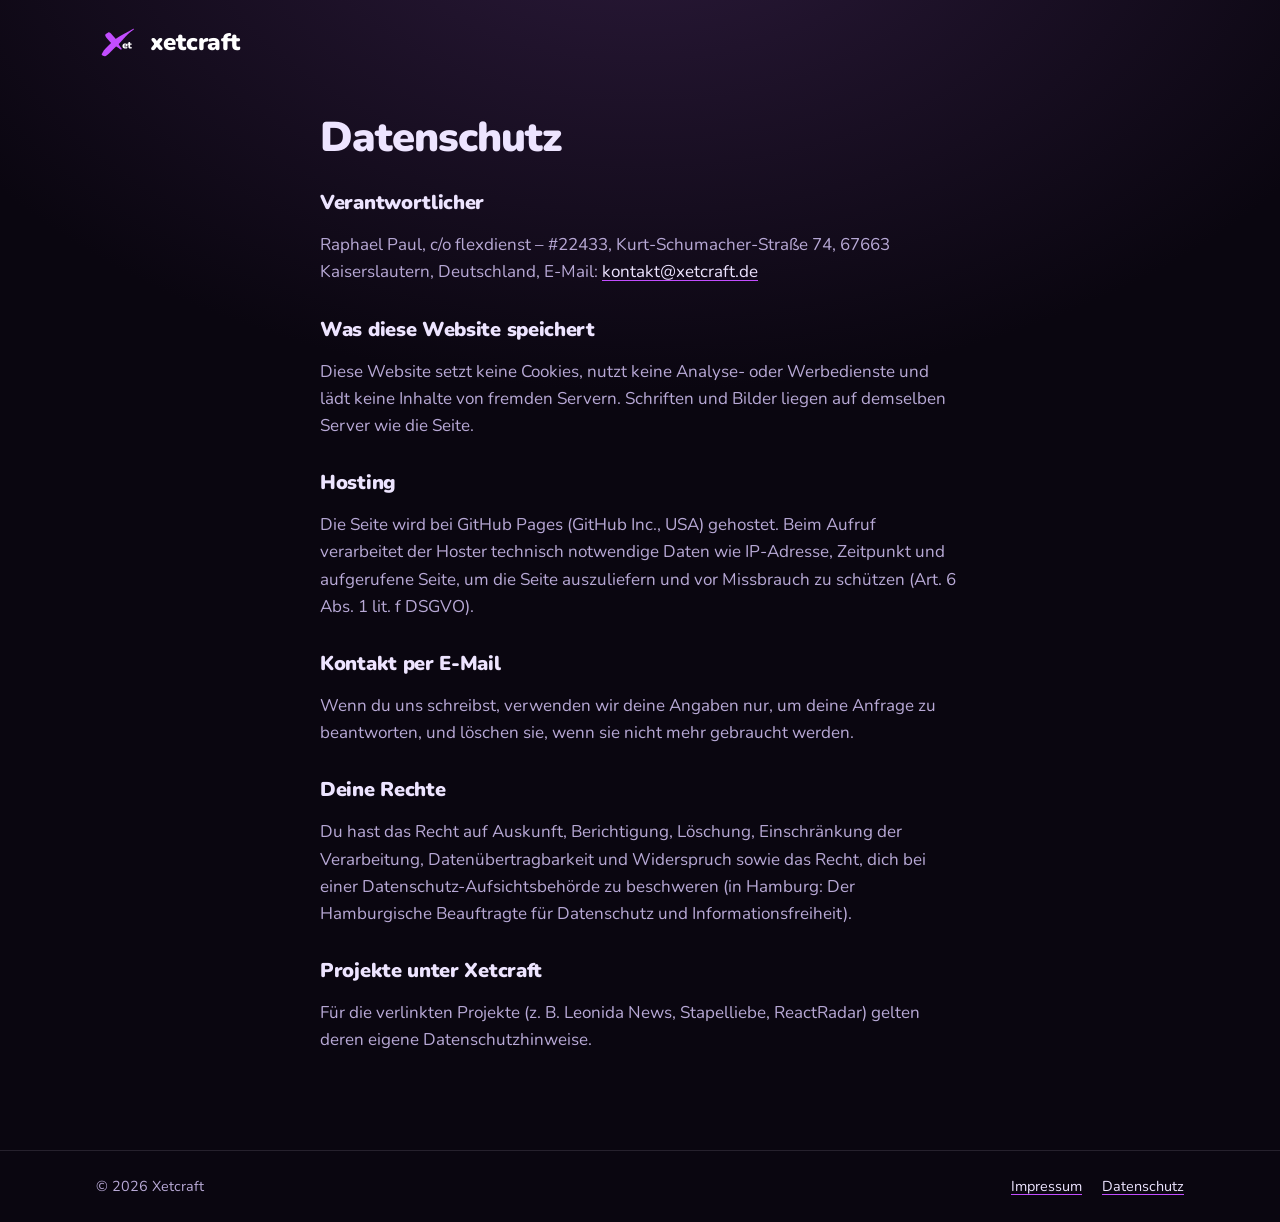
==== datenschutz.html @ e11c420f "Startseite xetcraft.de Co-Authored-By: Claude Opus 5.5 <noreply@anthropic.com>" ====
<!doctype html>
<html lang="de">
<head>
<meta charset="utf-8">
<meta name="viewport" content="width=device-width, initial-scale=1">
<title>Datenschutz · Xetcraft</title>
<link rel="icon" href="assets/favicon.ico" sizes="any">
<link rel="icon" type="image/png" sizes="32x32" href="assets/favicon-32.png">
<meta name="theme-color" content="#0A0610">
<link rel="stylesheet" href="assets/site.css">
</head>
<body>
<header class="top">
  <div class="wrap">
    <a class="marke" href="./" aria-label="Xetcraft Startseite"><img src="assets/zeichen-flach.svg" alt=""><span>xetcraft</span></a>
  </div>
</header>

<main class="wrap text">
  <h1>Datenschutz</h1>

  <h2>Verantwortlicher</h2>
  <p>Raphael Paul, c/o flexdienst – #22433, Kurt-Schumacher-Straße 74, 67663 Kaiserslautern, Deutschland, E-Mail: <a href="mailto:kontakt@xetcraft.de">kontakt@xetcraft.de</a></p>

  <h2>Was diese Website speichert</h2>
  <p>Diese Website setzt keine Cookies, nutzt keine Analyse- oder Werbedienste und lädt keine Inhalte von fremden Servern. Schriften und Bilder liegen auf demselben Server wie die Seite.</p>

  <h2>Hosting</h2>
  <p>Die Seite wird bei GitHub Pages (GitHub Inc., USA) gehostet. Beim Aufruf verarbeitet der Hoster technisch notwendige Daten wie IP-Adresse, Zeitpunkt und aufgerufene Seite, um die Seite auszuliefern und vor Missbrauch zu schützen (Art. 6 Abs. 1 lit. f DSGVO).</p>

  <h2>Kontakt per E-Mail</h2>
  <p>Wenn du uns schreibst, verwenden wir deine Angaben nur, um deine Anfrage zu beantworten, und löschen sie, wenn sie nicht mehr gebraucht werden.</p>

  <h2>Deine Rechte</h2>
  <p>Du hast das Recht auf Auskunft, Berichtigung, Löschung, Einschränkung der Verarbeitung, Datenübertragbarkeit und Widerspruch sowie das Recht, dich bei einer Datenschutz-Aufsichtsbehörde zu beschweren (in Hamburg: Der Hamburgische Beauftragte für Datenschutz und Informationsfreiheit).</p>

  <h2>Projekte unter Xetcraft</h2>
  <p>Für die verlinkten Projekte (z. B. Leonida News, Stapelliebe, ReactRadar) gelten deren eigene Datenschutzhinweise.</p>
</main>

<footer class="unten">
  <div class="wrap">
    <span>© 2026 Xetcraft</span>
    <nav><a href="impressum.html">Impressum</a><a href="datenschutz.html">Datenschutz</a></nav>
  </div>
</footer>
</body>
</html>
---- assets/site.css ----
@font-face { font-family: "Nunito"; src: url("Nunito-var.ttf") format("truetype"); font-weight: 200 900; font-display: swap; }
@font-face { font-family: "Nunito Black"; src: url("Nunito-Black.ttf") format("truetype"); font-weight: 900; font-display: swap; }

:root {
  --pink: #FF5FA2; --magenta: #C24DFF; --violett: #6A4BFF;
  --aubergine: #2C1A3B; --nacht: #0A0610; --lavendel: #EDE4FF; --tinte: #1C1027;
  --text: #EDE4FF; --text-leise: #B8A9D6; --linie: rgba(237, 228, 255, .12);
  --verlauf: linear-gradient(120deg, var(--pink), var(--magenta) 50%, var(--violett));
  color-scheme: dark;
}
* { box-sizing: border-box; }
html { background: var(--nacht); scroll-behavior: smooth; }
body {
  margin: 0; min-height: 100vh; display: flex; flex-direction: column; overflow-x: hidden;
  font: 400 1.0625rem/1.6 "Nunito", system-ui, sans-serif; color: var(--text);
  background: radial-gradient(ellipse 90% 60% at 50% -10%, var(--aubergine), var(--nacht) 70%) no-repeat, var(--nacht);
}
body.start {
  background:
    radial-gradient(ellipse 60% 45% at 78% 8%, rgba(194, 77, 255, .28), transparent 70%) no-repeat,
    radial-gradient(ellipse 50% 40% at 8% 30%, rgba(255, 95, 162, .14), transparent 70%) no-repeat,
    radial-gradient(ellipse 90% 60% at 50% -10%, var(--aubergine), var(--nacht) 70%) no-repeat,
    var(--nacht);
}
a { color: var(--lavendel); text-decoration-color: var(--magenta); text-underline-offset: .2em; }
a:hover { color: #fff; }
a:focus-visible { outline: 2px solid var(--pink); outline-offset: 3px; border-radius: 4px; }
img, svg { max-width: 100%; }

.wrap { width: 100%; max-width: 72rem; margin: 0 auto; padding-inline: clamp(1rem, 4vw, 2rem); }

/* Kopf */
header.top { padding-block: 1.25rem; }
header.top .wrap { display: flex; align-items: center; justify-content: space-between; gap: 1rem; }
.marke { display: inline-flex; align-items: center; gap: .6rem; text-decoration: none; color: #fff; }
.marke img { width: 2.75rem; height: 2.75rem; }
.marke span { font: 900 1.5rem/1 "Nunito Black", "Nunito", sans-serif; letter-spacing: -.01em; }
.hauptnav { display: flex; gap: .35rem; }
.hauptnav a { padding: .45rem .85rem; border-radius: 999px; text-decoration: none; font-weight: 800; font-size: .95rem; color: var(--text-leise); transition: background .2s, color .2s; }
.hauptnav a:hover { background: rgba(237, 228, 255, .08); color: #fff; }

main { flex: 1; }

/* Hero */
.hero {
  display: grid; grid-template-columns: minmax(0, 1.25fr) minmax(0, 1fr); align-items: center; gap: clamp(1.5rem, 5vw, 4rem);
  padding-block: clamp(2.5rem, 8vw, 5.5rem) clamp(2.5rem, 7vw, 4.5rem);
}
h1 {
  margin: 0; max-width: 16ch;
  font: 900 clamp(2.4rem, 6.8vw, 4.4rem)/1.04 "Nunito Black", "Nunito", sans-serif; letter-spacing: -.025em;
}
h1 em {
  font-style: normal; color: transparent; -webkit-background-clip: text; background-clip: text;
  background-image: linear-gradient(100deg, var(--pink), var(--magenta) 30%, var(--violett) 50%, #fff 55%, var(--pink) 62%, var(--magenta) 80%, var(--violett));
  background-size: 250% 100%; animation: schimmer 7s ease-in-out infinite;
}
@keyframes schimmer { 0%, 30% { background-position: 100% 0; } 70%, 100% { background-position: 0 0; } }
.lead { margin: 1.25rem 0 0; max-width: 36rem; font-size: clamp(1.05rem, 2.3vw, 1.25rem); color: var(--text-leise); }
.lead strong { color: var(--lavendel); font-weight: 800; }
.aktionen { display: flex; flex-wrap: wrap; gap: .75rem; margin-top: 2rem; }

.eyebrow { display: flex; align-items: center; gap: .55rem; margin: 0 0 .6rem; font-weight: 800; font-size: .8rem; letter-spacing: .14em; text-transform: uppercase; color: var(--pink); }
.puls { position: relative; width: .55rem; height: .55rem; border-radius: 50%; background: var(--pink); }
.puls::after { content: ""; position: absolute; inset: 0; border-radius: 50%; background: var(--pink); animation: puls 2.2s ease-out infinite; }
@keyframes puls { from { transform: scale(1); opacity: .7; } to { transform: scale(3); opacity: 0; } }

/* Logo-Bühne mit Lichtschein, Ring, Glanz und Funken */
.buehne { position: relative; width: min(100%, 25rem); aspect-ratio: 1; margin-inline: auto; display: grid; place-items: center; }
.buehne::before {
  content: ""; position: absolute; inset: -10%; border-radius: 50%;
  background: radial-gradient(circle, rgba(194, 77, 255, .5), rgba(106, 75, 255, .15) 45%, transparent 68%);
  animation: glimmen 6s ease-in-out infinite;
}
.ring {
  position: absolute; inset: 6%; border-radius: 50%; padding: 2px;
  background: conic-gradient(from 0deg, transparent 0 55%, var(--pink) 70%, var(--magenta) 80%, var(--violett) 90%, transparent);
  -webkit-mask: linear-gradient(#000 0 0) content-box, linear-gradient(#000 0 0); -webkit-mask-composite: xor;
  mask: linear-gradient(#000 0 0) content-box exclude, linear-gradient(#000 0 0);
  animation: drehen 9s linear infinite; opacity: .85;
}
.zeichen {
  position: relative; width: 62%; border-radius: 22%; overflow: hidden;
  box-shadow: 0 30px 80px -20px rgba(194, 77, 255, .55), 0 0 0 1px rgba(237, 228, 255, .1);
  animation: schweben 7s ease-in-out infinite;
}
.zeichen img { display: block; width: 100%; }
.glanz {
  position: absolute; inset: 0;
  background: linear-gradient(115deg, transparent 35%, rgba(255, 255, 255, .28) 48%, rgba(255, 255, 255, .05) 56%, transparent 62%);
  transform: translateX(-120%); animation: glanz 6s ease-in-out infinite 1.2s;
}
.funke { position: absolute; width: .5rem; height: .5rem; border-radius: 50%; background: #fff; box-shadow: 0 0 12px 3px var(--magenta); opacity: 0; animation: funkeln 4.5s ease-in-out infinite; }
.f1 { top: 12%; left: 18%; } .f2 { top: 22%; right: 8%; animation-delay: 1.1s; background: var(--pink); }
.f3 { bottom: 14%; left: 10%; animation-delay: 2.2s; } .f4 { bottom: 8%; right: 22%; animation-delay: 3s; background: #B9A8FF; }
.f5 { top: 50%; right: 0; width: .35rem; height: .35rem; animation-delay: 1.7s; }

@keyframes glimmen { 0%, 100% { opacity: .65; transform: scale(.94); } 50% { opacity: 1; transform: scale(1.04); } }
@keyframes drehen { to { transform: rotate(360deg); } }
@keyframes schweben { 0%, 100% { transform: translateY(0) rotate(-1.5deg); } 50% { transform: translateY(-10px) rotate(1.5deg); } }
@keyframes glanz { 0%, 55% { transform: translateX(-120%); } 85%, 100% { transform: translateX(120%); } }
@keyframes funkeln { 0%, 100% { opacity: 0; transform: scale(.4); } 45% { opacity: 1; transform: scale(1); } 70% { opacity: 0; transform: scale(.6); } }

/* Laufband */
.laufband {
  overflow: hidden; border-block: 1px solid var(--linie); background: rgba(44, 26, 59, .35);
  -webkit-mask: linear-gradient(90deg, transparent, #000 10%, #000 90%, transparent);
  mask: linear-gradient(90deg, transparent, #000 10%, #000 90%, transparent);
}
.laufband-spur { display: flex; width: max-content; animation: laufen 40s linear infinite; }
.laufband span { display: flex; align-items: center; gap: 1.5rem; padding: .85rem 0 .85rem 1.5rem; white-space: nowrap; font: 900 1rem/1 "Nunito Black", "Nunito", sans-serif; letter-spacing: .04em; text-transform: uppercase; color: var(--text-leise); }
.laufband span::after { content: ""; width: .5rem; height: .5rem; transform: rotate(45deg); background: var(--verlauf); }
@keyframes laufen { to { transform: translateX(-50%); } }

/* Abschnitte */
section { padding-block: clamp(2.5rem, 7vw, 4.5rem); scroll-margin-top: 1rem; }
h2 { margin: 0 0 1.75rem; font: 900 clamp(1.7rem, 4vw, 2.4rem)/1.15 "Nunito Black", "Nunito", sans-serif; letter-spacing: -.015em; }

/* Projektkarten */
.produkte { display: grid; grid-template-columns: repeat(2, minmax(0, 1fr)); gap: 1.5rem; }
.projekt {
  position: relative; display: flex; flex-direction: column; border-radius: 1.25rem; overflow: hidden;
  background: linear-gradient(160deg, #241532, #100a18) padding-box, linear-gradient(160deg, rgba(237, 228, 255, .16), rgba(237, 228, 255, .04)) border-box;
  border: 1px solid transparent;
  transition: transform .35s cubic-bezier(.2, .8, .2, 1), box-shadow .35s;
}
.projekt:not(.leise):hover {
  transform: translateY(-6px);
  background: linear-gradient(160deg, #2a1838, #120b1c) padding-box, var(--verlauf) border-box;
  box-shadow: 0 24px 60px -24px rgba(194, 77, 255, .6);
}
.projekt.gross { grid-column: 1 / -1; flex-direction: row; }
.projekt.gross .bild { flex: 1.15; aspect-ratio: auto; min-height: 20rem; }
.projekt.gross .bild img { object-position: left center; }
.projekt.gross .inhalt { flex: 1; align-self: center; padding: clamp(1.5rem, 3.5vw, 2.5rem); }
.projekt.gross h3 { font-size: clamp(1.6rem, 3.2vw, 2.1rem); }

.bild { position: relative; display: block; aspect-ratio: 16 / 9; overflow: hidden; background: var(--tinte); }
.bild img, .bild > svg { display: block; width: 100%; height: 100%; object-fit: cover; transition: transform .6s cubic-bezier(.2, .8, .2, 1); }
.projekt:hover .bild img, .projekt:hover .bild > svg { transform: scale(1.04); }
.bild::after { content: ""; position: absolute; inset: 0; pointer-events: none; background: linear-gradient(180deg, transparent 60%, rgba(16, 10, 24, .55)); }
.projekt.gross .bild::after { background: linear-gradient(90deg, transparent 70%, rgba(16, 10, 24, .9)); }

.inhalt { display: flex; flex-direction: column; align-items: flex-start; flex: 1; padding: 1.5rem; }
.kopf { display: flex; align-items: center; gap: .75rem; margin-bottom: .9rem; }
.kopf .logo { width: 2.5rem; height: 2.5rem; border-radius: .6rem; box-shadow: 0 6px 18px -6px rgba(0, 0, 0, .6); }
.projekt h3 { margin: 0 0 .5rem; font: 900 1.45rem/1.2 "Nunito Black", "Nunito", sans-serif; }
.projekt p { margin: 0 0 1rem; color: var(--text-leise); }
.projekt .knopf { margin-top: auto; }
.projekt.leise h3 { color: var(--text-leise); }

.marken { display: flex; flex-wrap: wrap; gap: .4rem; margin: 0 0 1.25rem; padding: 0; list-style: none; }
.marken li { padding: .2rem .6rem; border-radius: .5rem; font-size: .8rem; font-weight: 700; color: var(--lavendel); background: rgba(237, 228, 255, .07); border: 1px solid var(--linie); }

.status { display: inline-block; padding: .2rem .65rem; border-radius: 999px; font-size: .78rem; font-weight: 800; letter-spacing: .04em; }
.status.live { background: rgba(74, 222, 128, .12); color: #7EE7A8; }
.status.live::before { content: ""; display: inline-block; width: .45rem; height: .45rem; margin-right: .4rem; border-radius: 50%; background: currentColor; vertical-align: .05em; box-shadow: 0 0 8px currentColor; }
.status.test { background: rgba(255, 95, 162, .14); color: var(--pink); }
.status.bald { background: rgba(237, 228, 255, .08); color: var(--text-leise); }

.knopf {
  position: relative; overflow: hidden; display: inline-block; padding: .7rem 1.2rem; border-radius: .8rem; text-decoration: none; font-weight: 800;
  color: #fff; background: var(--verlauf); box-shadow: 0 10px 28px -12px rgba(194, 77, 255, .8); transition: transform .2s, box-shadow .2s;
}
.knopf::after {
  content: ""; position: absolute; inset: 0; transform: translateX(-120%);
  background: linear-gradient(115deg, transparent 30%, rgba(255, 255, 255, .35) 50%, transparent 70%); transition: transform .6s;
}
.knopf:hover { color: #fff; transform: translateY(-2px); box-shadow: 0 14px 34px -12px rgba(255, 95, 162, .8); }
.knopf:hover::after { transform: translateX(120%); }
.knopf.zweit { background: rgba(237, 228, 255, .06); box-shadow: inset 0 0 0 1px rgba(237, 228, 255, .2); }
.knopf.zweit:hover { background: rgba(237, 228, 255, .12); }
.projekt .fussnote { margin: .9rem 0 0; font-size: .8rem; opacity: .8; }

/* Stapelliebe-Illustration */
.stapelliebe .bild { background: #160C12; }
.stapelliebe .herz { transform-origin: 368px 142px; animation: herz 2.6s ease-in-out infinite; }
@keyframes herz { 0%, 70%, 100% { transform: scale(1); } 80% { transform: scale(1.18); } 90% { transform: scale(.96); } }

/* ReactRadar-Illustration */
.reactradar .bild { display: grid; place-items: center; background: radial-gradient(circle at 50% 50%, #221a3a, #111016 70%); }
.radar { position: relative; height: 82%; aspect-ratio: 1; }
.radar .kreis { position: absolute; border-radius: 50%; border: 1px solid rgba(155, 120, 255, .35); }
.k1 { inset: 0; } .k2 { inset: 18%; } .k3 { inset: 36%; background: rgba(155, 120, 255, .12); }
.radar::before, .radar::after { content: ""; position: absolute; background: rgba(155, 120, 255, .22); }
.radar::before { left: 50%; top: 0; bottom: 0; width: 1px; }
.radar::after { top: 50%; left: 0; right: 0; height: 1px; }
.strahl { position: absolute; inset: 0; border-radius: 50%; background: conic-gradient(from 0deg, rgba(155, 120, 255, .55), rgba(155, 120, 255, 0) 25%); animation: drehen 4s linear infinite; }
.blip { position: absolute; width: .7rem; height: .7rem; border-radius: 50%; animation: blip 4s ease-out infinite; }
.b-ban { top: 22%; left: 62%; background: #ff5c68; box-shadow: 0 0 14px #ff5c68; animation-delay: .45s; }
.b-warn { top: 62%; left: 74%; background: #ffad42; box-shadow: 0 0 14px #ffad42; animation-delay: 1.3s; }
.b-musik { top: 70%; left: 30%; background: #7fb0ff; box-shadow: 0 0 14px #7fb0ff; animation-delay: 2.4s; }
.b-ok { top: 30%; left: 24%; background: #4fd18a; box-shadow: 0 0 14px #4fd18a; animation-delay: 3.4s; }
@keyframes blip { 0% { opacity: 1; transform: scale(1.3); } 60% { opacity: .35; transform: scale(1); } 100% { opacity: .2; } }
.radar-chips { position: absolute; left: 1rem; bottom: .9rem; display: flex; flex-wrap: wrap; gap: .35rem; margin: 0; padding: 0; list-style: none; z-index: 1; }
.radar-chips li { padding: .15rem .55rem; border-radius: .4rem; font-size: .72rem; font-weight: 800; }
.radar-chips .ban { background: #3a1a1f; color: #ff5c68; }
.radar-chips .musik { background: #17253d; color: #7fb0ff; }
.radar-chips .warn { background: #3a2a12; color: #ffad42; }
.logo.rr { display: grid; place-items: center; background: #1b1a22; border: 1px solid #2c2a36; }
.logo.rr span { width: .8rem; height: .8rem; border-radius: 50%; background: #9b78ff; box-shadow: 0 0 0 4px rgba(155, 120, 255, .25); }

/* Platzhalterkarte */
.projekt.leise { background: repeating-linear-gradient(135deg, rgba(237, 228, 255, .025) 0 12px, transparent 12px 24px), #120b1c; border: 1px dashed rgba(237, 228, 255, .2); }
.projekt.leise { grid-column: 1 / -1; flex-direction: row; align-items: center; }
.projekt.leise .inhalt { padding-left: 0; }
.projekt.leise .werkbank { padding: 1.5rem; }
.werkbank { display: flex; gap: .6rem; padding: 1.5rem 1.5rem 0; }
.werkbank span { width: 2.5rem; height: 2.5rem; border-radius: .7rem; border: 1px dashed rgba(237, 228, 255, .25); animation: warten 3s ease-in-out infinite; }
.werkbank span:nth-child(2) { animation-delay: .4s; } .werkbank span:nth-child(3) { animation-delay: .8s; }
@keyframes warten { 0%, 100% { background: transparent; } 50% { background: rgba(194, 77, 255, .18); } }

/* Über mich */
.ich { display: grid; grid-template-columns: minmax(15rem, 20rem) minmax(0, 1fr); gap: clamp(1.5rem, 4vw, 3rem); align-items: start; }
.profil {
  padding: 2rem 1.5rem; border-radius: 1.25rem; text-align: center;
  background: linear-gradient(160deg, #2a1838, #120b1c) padding-box, var(--verlauf) border-box; border: 1px solid transparent;
}
.avatar { position: relative; width: 9rem; margin: 0 auto 1.1rem; }
.avatar::before { content: ""; position: absolute; inset: -6px; border-radius: 50%; background: conic-gradient(var(--pink), var(--magenta), var(--violett), var(--pink)); animation: drehen 8s linear infinite; }
.avatar img { position: relative; display: block; width: 100%; height: auto; border-radius: 50%; border: 4px solid #1a0f24; }
.profil .name { margin: 0; font: 900 1.5rem/1.2 "Nunito Black", "Nunito", sans-serif; }
.profil .ort { margin: .2rem 0 1rem; color: var(--text-leise); }
.profil .marken { justify-content: center; margin: 0; }
.gross-text { margin: 0 0 1rem; font-size: clamp(1.2rem, 2.6vw, 1.45rem); line-height: 1.45; font-weight: 700; color: #fff; }
.ich-text > p { color: var(--text-leise); max-width: 40rem; }
.ueber { display: grid; gap: 1.25rem; grid-template-columns: repeat(auto-fit, minmax(min(100%, 12rem), 1fr)); margin-top: 1.75rem; }
.ueber div { padding-left: 1rem; border-left: 3px solid var(--magenta); }
.ueber h3 { margin: 0 0 .3rem; font-size: 1.05rem; font-weight: 800; color: #fff; }
.ueber p { margin: 0; color: var(--text-leise); }

/* Fuß */
footer.unten { margin-top: 2rem; padding-block: 1.5rem; border-top: 1px solid var(--linie); font-size: .9rem; color: var(--text-leise); }
footer.unten .wrap { display: flex; flex-wrap: wrap; align-items: center; gap: .75rem 1.5rem; justify-content: space-between; }
footer.unten span { display: inline-flex; align-items: center; gap: .5rem; }
footer.unten nav { display: flex; gap: 1.25rem; }

/* Mobil */
@media (max-width: 52rem) {
  .hero { grid-template-columns: 1fr; text-align: center; }
  .hero .buehne { order: -1; width: min(70%, 16rem); }
  h1, .lead { margin-inline: auto; }
  .eyebrow { justify-content: center; }
  .hero .aktionen { justify-content: center; }
  section .eyebrow { justify-content: flex-start; }
  .hero .eyebrow { display: block; }
  .hero .eyebrow .puls { display: inline-block; margin-right: .55rem; vertical-align: .05em; }
  .produkte { grid-template-columns: 1fr; }
  .projekt.gross, .projekt.leise { flex-direction: column; align-items: stretch; }
  .projekt.leise .inhalt { padding-left: 1.5rem; }
  .projekt.leise .werkbank { padding-bottom: 0; }
  .projekt.gross .bild { min-height: 0; aspect-ratio: 40 / 21; }
  .projekt.gross .bild::after { background: linear-gradient(180deg, transparent 60%, rgba(16, 10, 24, .55)); }
  .ich { grid-template-columns: 1fr; }
}
@media (max-width: 30rem) { .hauptnav a { padding-inline: .6rem; font-size: .9rem; } }

/* Weniger Bewegung: ruhigere Varianten statt gar keiner (Raphaels Windows meldet reduced-motion) */
@media (prefers-reduced-motion: reduce) {
  html { scroll-behavior: auto; }
  .buehne::before { animation: glimmen-ruhig 10s ease-in-out infinite; }
  .zeichen, .funke, .puls::after { animation: none; }
  .ring, .avatar::before { animation-duration: 30s; }
  .laufband-spur { animation-duration: 120s; }
  .strahl { animation-duration: 12s; }
  .glanz { animation-duration: 12s; }
  .projekt, .projekt:hover .bild img, .projekt:hover .bild > svg { transition: none; }
  .projekt:not(.leise):hover { transform: none; }
  @keyframes glimmen-ruhig { 0%, 100% { opacity: .75; } 50% { opacity: 1; } }
}

/* Unterseiten (Impressum, Datenschutz) */
.text { max-width: 44rem; padding-block: 2rem 3rem; }
.text h1 { margin: 0 0 1.5rem; max-width: none; font-size: clamp(1.9rem, 5vw, 2.6rem); }
.text h2 { margin: 2rem 0 1rem; font-size: 1.25rem; }
.text p, .text li { color: var(--text-leise); }
.platzhalter { color: var(--pink); font-weight: 700; }
.hinweis { padding: .8rem 1rem; border-radius: .7rem; background: rgba(255, 95, 162, .1); border: 1px solid rgba(255, 95, 162, .35); color: var(--lavendel); }
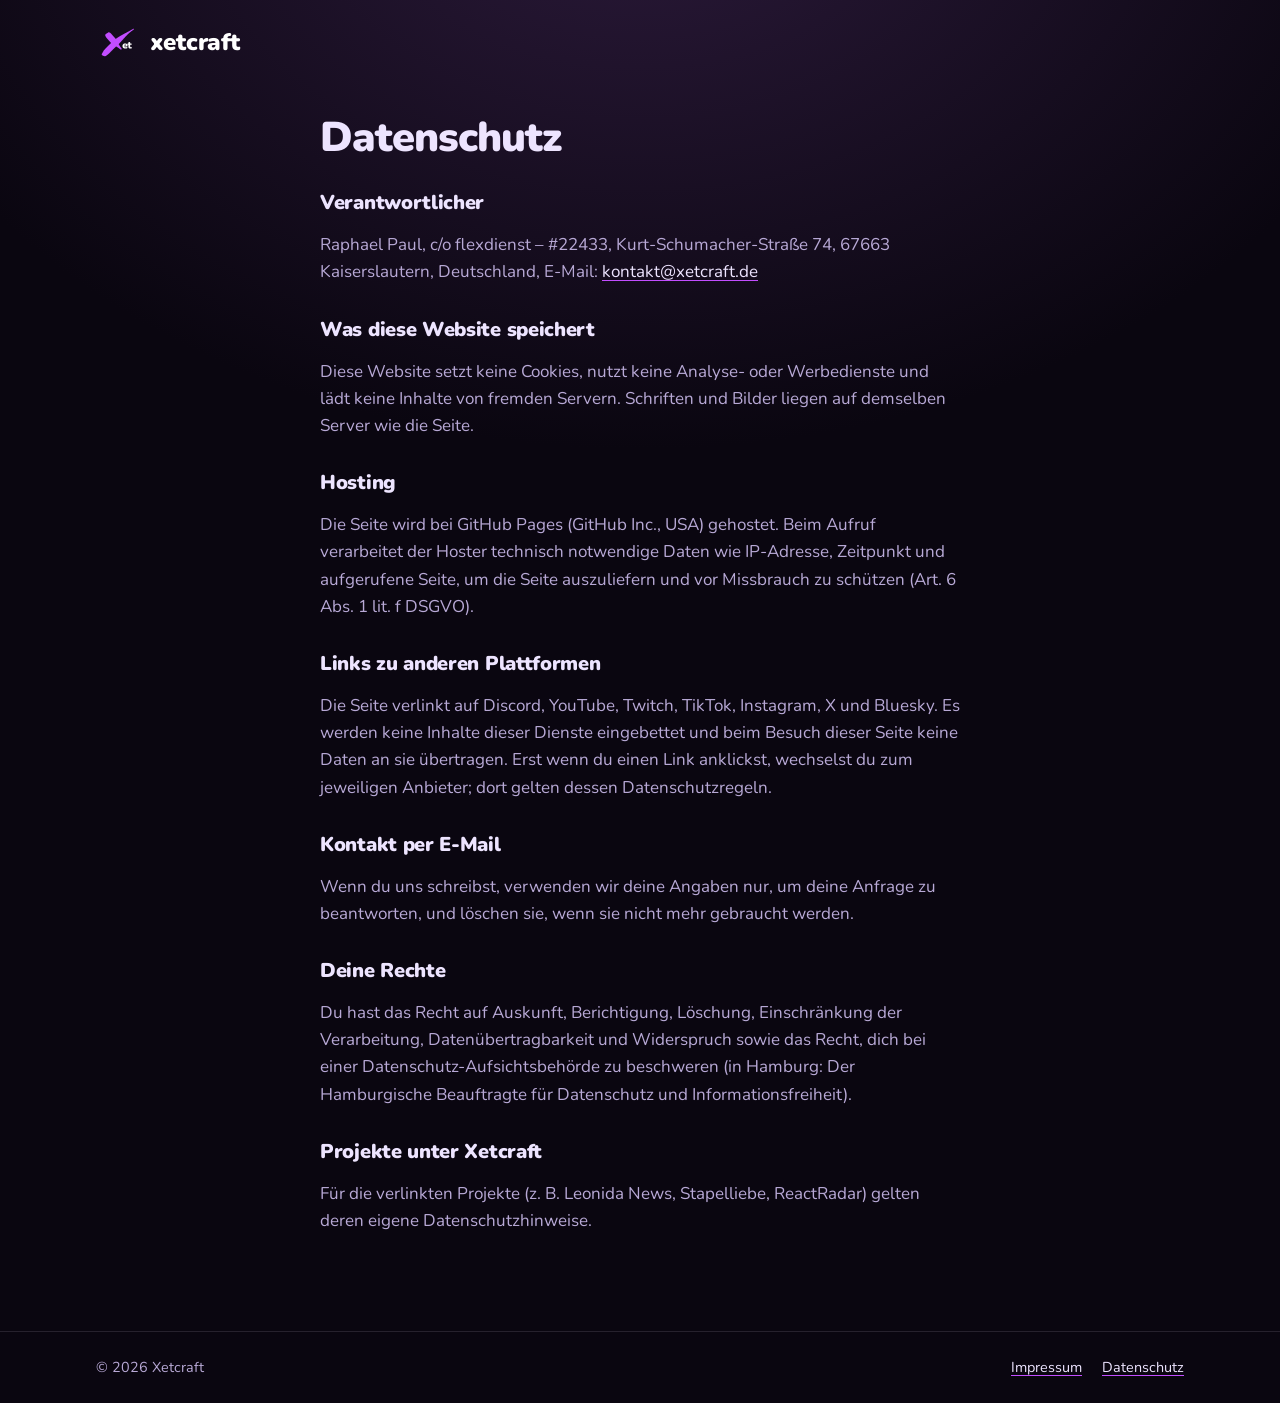
==== commit 11ec0601: "Discord-Knopf und Plattform-Links Co-Authored-By: Claude Opus 5.5 <noreply@anthropic.com>" ====
--- a/datenschutz.html
+++ b/datenschutz.html
@@ -28,6 +28,9 @@
   <h2>Hosting</h2>
   <p>Die Seite wird bei GitHub Pages (GitHub Inc., USA) gehostet. Beim Aufruf verarbeitet der Hoster technisch notwendige Daten wie IP-Adresse, Zeitpunkt und aufgerufene Seite, um die Seite auszuliefern und vor Missbrauch zu schützen (Art. 6 Abs. 1 lit. f DSGVO).</p>
 
+  <h2>Links zu anderen Plattformen</h2>
+  <p>Die Seite verlinkt auf Discord, YouTube, Twitch, TikTok, Instagram, X und Bluesky. Es werden keine Inhalte dieser Dienste eingebettet und beim Besuch dieser Seite keine Daten an sie übertragen. Erst wenn du einen Link anklickst, wechselst du zum jeweiligen Anbieter; dort gelten dessen Datenschutzregeln.</p>
+
   <h2>Kontakt per E-Mail</h2>
   <p>Wenn du uns schreibst, verwenden wir deine Angaben nur, um deine Anfrage zu beantworten, und löschen sie, wenn sie nicht mehr gebraucht werden.</p>
 
--- a/assets/site.css
+++ b/assets/site.css
@@ -228,6 +228,10 @@
 .ueber div { padding-left: 1rem; border-left: 3px solid var(--magenta); }
 .ueber h3 { margin: 0 0 .3rem; font-size: 1.05rem; font-weight: 800; color: #fff; }
 .ueber p { margin: 0; color: var(--text-leise); }
+.kanaele { display: flex; flex-wrap: wrap; align-items: center; gap: .75rem 1rem; margin-top: 1.75rem; }
+.sozial { list-style: none; margin: 0; padding: 0; display: flex; flex-wrap: wrap; gap: .5rem; }
+.sozial a { display: inline-block; padding: .4rem .85rem; border-radius: 999px; background: rgba(237, 228, 255, .06); box-shadow: inset 0 0 0 1px var(--linie); text-decoration: none; font-weight: 800; font-size: .9rem; color: var(--text-leise); transition: color .2s, box-shadow .2s, background .2s; }
+.sozial a:hover, .sozial a:focus-visible { color: #fff; background: rgba(194, 77, 255, .14); box-shadow: inset 0 0 0 1px var(--magenta); }
 
 /* Fuß */
 footer.unten { margin-top: 2rem; padding-block: 1.5rem; border-top: 1px solid var(--linie); font-size: .9rem; color: var(--text-leise); }
